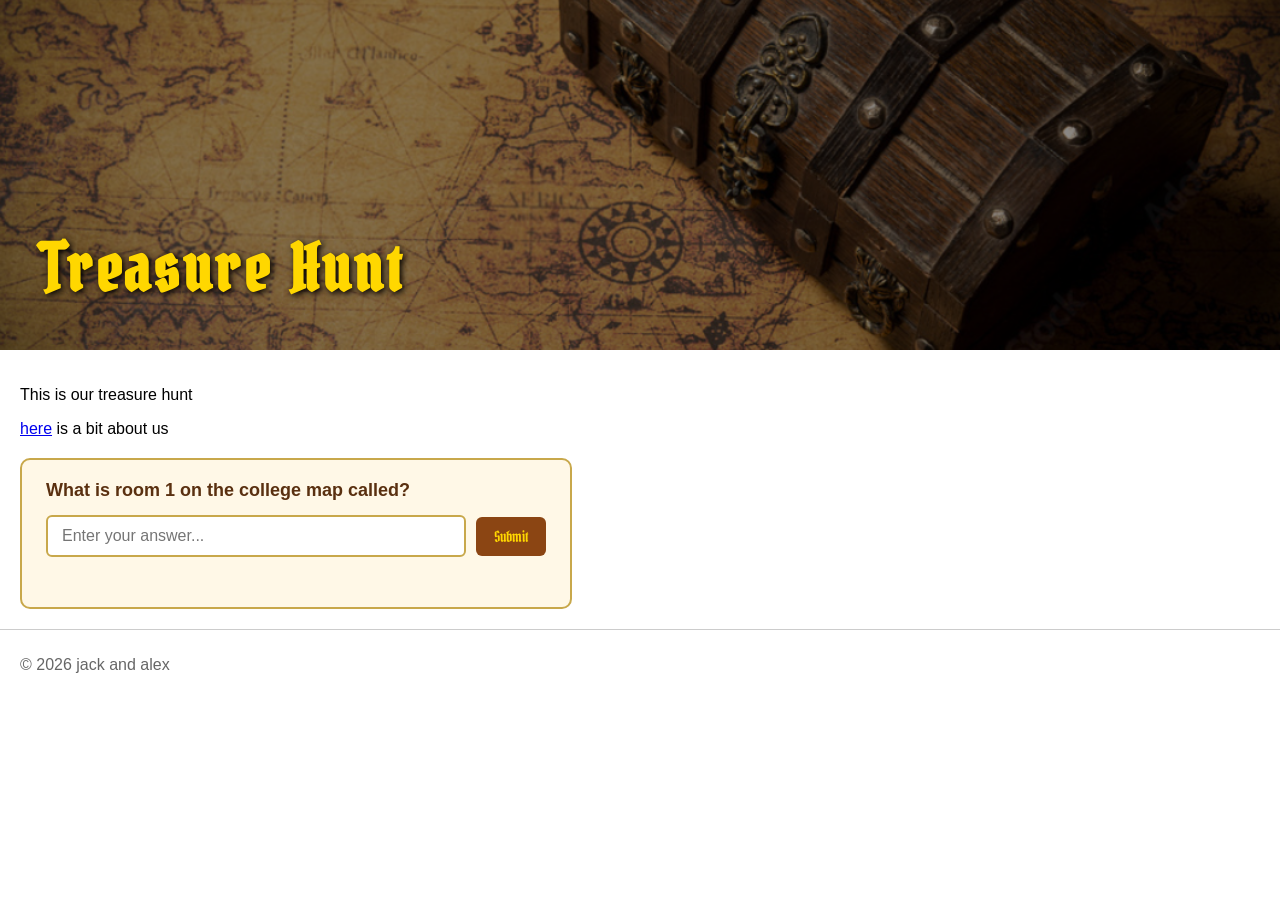
==== index.html @ 3434af8c "modified:   index.html" ====
<!DOCTYPE html>
<html lang="en">
  <head>
    <meta charset="UTF-8">
    <meta http-equiv="Cache-Control" content="no-cache, no-store, must-revalidate">
    <meta http-equiv="Pragma" content="no-cache">
    <meta http-equiv="Expires" content="0">
    <meta name="viewport" content="width=device-width, initial-scale=1.0">
    <title>Treasure Hunt</title>
    <link rel="stylesheet" href="main.css?v=6">
    <link href="https://fonts.googleapis.com/css2?family=Pirata+One&display=swap" rel="stylesheet">
  </head>
  <body>

    <header>
      <div class="header-banner">
        <h1>Treasure Hunt</h1>
      </div>
    </header>

    <main>
      <p>This is our treasure hunt</p>
      <p><a href="about.html" target="_blank" rel="noopener noreferrer">here</a> is a bit about us</p>

      <div class="clue-box">
        <p class="clue-question">What is room 1 on the college map called?</p>
        <div class="input-box">
          <input type="text" id="answer1" placeholder="Enter your answer..." />
          <button onclick="checkAnswer1()">Submit</button>
        </div>
        <p class="feedback" id="feedback1"></p>
      </div>

      <div class="clue-box hidden" id="clue2">
        <p class="clue-question">What's the oval nearest to the tennis nets?</p>
        <div class="input-box">
          <input type="text" id="answer2" placeholder="Enter your answer..." />
          <button onclick="checkAnswer2()">Submit</button>
        </div>
        <p class="feedback" id="feedback2"></p>
      </div>

      <div class="clue-box hidden" id="clue3">
        <p class="clue-question">If you move north on the map from building 5 till you hit a road, then turn left and keep walking till you hit a building — what's it called?</p>
        <div class="input-box">
          <input type="text" id="answer3" placeholder="Enter your answer..." />
          <button onclick="checkAnswer3()">Submit</button>
        </div>
        <p class="feedback" id="feedback3"></p>
      </div>
    </main>

    <footer>
      <p>&copy; 2026 jack and alex</p>
    </footer>

    <script>
      function checkAnswer1() {
        const input = document.getElementById("answer1").value.trim().toLowerCase();
        const feedback = document.getElementById("feedback1");
        if (input.includes("mod") || input.includes("modular")) {
          feedback.textContent = "✅ Correct! Well done!";
          feedback.style.color = "green";
          document.getElementById("answer1").disabled = true;
          setTimeout(() => {
            const clue2 = document.getElementById("clue2");
            clue2.classList.remove("hidden");
            clue2.scrollIntoView({ behavior: "smooth" });
          }, 600);
        } else {
          feedback.textContent = "❌ Wrong answer, try again!";
          feedback.style.color = "red";
        }
      }

      function checkAnswer2() {
        const input = document.getElementById("answer2").value.trim().toLowerCase();
        const feedback = document.getElementById("feedback2");
        if (input.includes("fitz")) {
          feedback.textContent = "✅ Correct! Well done!";
          feedback.style.color = "green";
          document.getElementById("answer2").disabled = true;
          setTimeout(() => {
            const clue3 = document.getElementById("clue3");
            clue3.classList.remove("hidden");
            clue3.scrollIntoView({ behavior: "smooth" });
          }, 600);
        } else {
          feedback.textContent = "❌ Wrong answer, try again!";
          feedback.style.color = "red";
        }
      }

      function checkAnswer3() {
        const input = document.getElementById("answer3").value.trim().toLowerCase();
        const feedback = document.getElementById("feedback3");
        if (input.includes("cricket") || input.includes("nets")) {
          feedback.textContent = "✅ Correct! Well done!";
          feedback.style.color = "green";
          document.getElementById("answer3").disabled = true;
        } else {
          feedback.textContent = "❌ Wrong answer, try again!";
          feedback.style.color = "red";
        }
      }

      document.addEventListener("keydown", function(e) {
        if (e.key === "Enter") {
          if (document.activeElement === document.getElementById("answer1")) checkAnswer1();
          if (document.activeElement === document.getElementById("answer2")) checkAnswer2();
          if (document.activeElement === document.getElementById("answer3")) checkAnswer3();
        }
      });
    </script>

  </body>
</html>
---- main.css ----
body {
  margin: 0;
  padding: 0;
  font-family: sans-serif;
}

.header-banner {
  background-image: url('images/chest.png');
  background-size: cover;
  background-position: center;
  width: 100%;
  height: 350px;
  display: flex;
  align-items: flex-end;
  padding: 40px;
  box-sizing: border-box;
  position: relative;
}

.header-banner::before {
  content: '';
  position: absolute;
  inset: 0;
  background: rgba(0, 0, 0, 0.45);
}

.header-banner h1 {
  position: relative;
  color: #FFD700;
  text-shadow: 2px 2px 6px #000;
}

h1 {
  font-family: 'Pirata One', cursive;
  font-size: 64px;
  letter-spacing: 4px;
  margin: 0;
}

main {
  padding: 20px;
}

.hidden {
  display: none;
}

.clue-box {
  margin-top: 20px;
  background: #fff8e7;
  border: 2px solid #c8a84b;
  border-radius: 10px;
  padding: 20px 24px;
  max-width: 500px;
}

.clue-question {
  font-size: 18px;
  font-weight: bold;
  color: #5a3010;
  margin: 0 0 14px 0;
}

.input-box {
  display: flex;
  gap: 10px;
  align-items: center;
}

.input-box input {
  padding: 10px 14px;
  font-size: 16px;
  border: 2px solid #c8a84b;
  border-radius: 6px;
  flex: 1;
  outline: none;
}

.input-box input:focus {
  border-color: #8B4513;
}

.input-box button {
  padding: 10px 18px;
  font-size: 15px;
  background: #8B4513;
  color: #FFD700;
  border: none;
  border-radius: 6px;
  cursor: pointer;
  font-family: 'Pirata One', cursive;
}

.input-box button:hover {
  background: #a0522d;
}

.feedback {
  margin: 10px 0 0 0;
  font-size: 15px;
  font-weight: bold;
  min-height: 20px;
}

footer {
  border-top: 1px solid #ccc;
  padding: 10px 20px;
  color: #666;
}
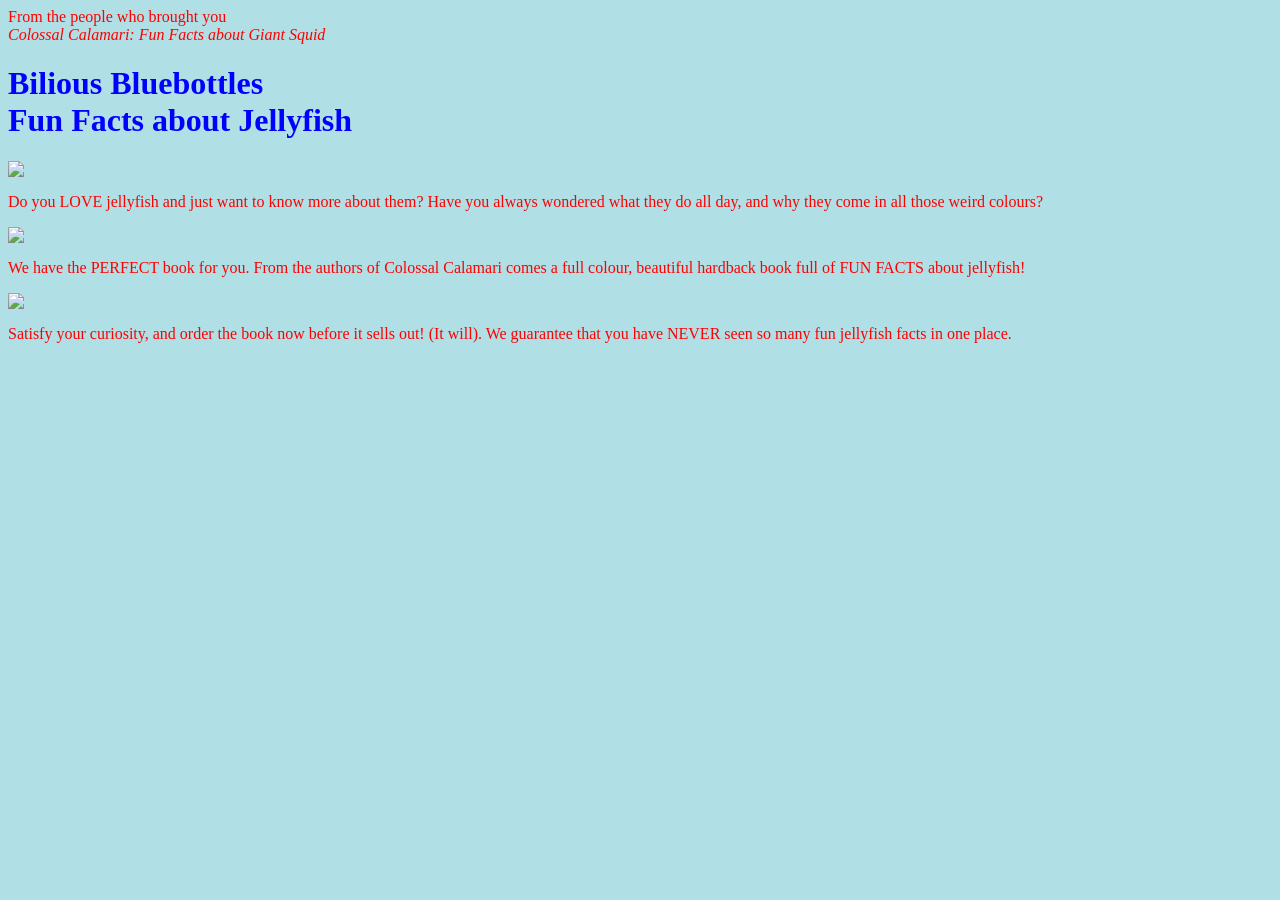
==== commit 91941646: "new file:   images/madness_jellyfish.png 	modified:   index.html 	modified:   main.css 	new file:   " ====
--- a/index.html
+++ b/index.html
@@ -1,117 +1,39 @@
-<!DOCTYPE html>
-<html lang="en">
+<html>
   <head>
-    <meta charset="UTF-8">
-    <meta http-equiv="Cache-Control" content="no-cache, no-store, must-revalidate">
-    <meta http-equiv="Pragma" content="no-cache">
-    <meta http-equiv="Expires" content="0">
-    <meta name="viewport" content="width=device-width, initial-scale=1.0">
-    <title>Treasure Hunt</title>
-    <link rel="stylesheet" href="main.css?v=6">
-    <link href="https://fonts.googleapis.com/css2?family=Pirata+One&display=swap" rel="stylesheet">
+    <title>Bilious Bluebottles</title>
+    <link href="style.css" rel="stylesheet" type="text/css">
   </head>
   <body>
+  
+    <p>
+      From the people who brought you<br>
+      <em>Colossal Calamari: Fun Facts about Giant Squid</em>
+    </p>
 
-    <header>
-      <div class="header-banner">
-        <h1>Treasure Hunt</h1>
-      </div>
-    </header>
+    <div>
+      <h1>
+        Bilious Bluebottles<br>
+        <span>Fun Facts about Jellyfish</span>
+      </h1>
+    </div>
 
-    <main>
-      <p>This is our treasure hunt</p>
-      <p><a href="about.html" target="_blank" rel="noopener noreferrer">here</a> is a bit about us</p>
+    <img src="images/madness_jellyfish.jpg">
+    <p>
+      Do you LOVE jellyfish and just want to know more about them?
+      Have you always wondered what they do all day, and why they come in all those weird colours?
+    </p>
 
-      <div class="clue-box">
-        <p class="clue-question">What is room 1 on the college map called?</p>
-        <div class="input-box">
-          <input type="text" id="answer1" placeholder="Enter your answer..." />
-          <button onclick="checkAnswer1()">Submit</button>
-        </div>
-        <p class="feedback" id="feedback1"></p>
-      </div>
+    <img src="images/madness_jellyfish.jpg">
+    <p>
+      We have the PERFECT book for you.
+      From the authors of Colossal Calamari comes a full colour, beautiful hardback book full of FUN FACTS about jellyfish!
+    </p>
 
-      <div class="clue-box hidden" id="clue2">
-        <p class="clue-question">What's the oval nearest to the tennis nets?</p>
-        <div class="input-box">
-          <input type="text" id="answer2" placeholder="Enter your answer..." />
-          <button onclick="checkAnswer2()">Submit</button>
-        </div>
-        <p class="feedback" id="feedback2"></p>
-      </div>
-
-      <div class="clue-box hidden" id="clue3">
-        <p class="clue-question">If you move north on the map from building 5 till you hit a road, then turn left and keep walking till you hit a building — what's it called?</p>
-        <div class="input-box">
-          <input type="text" id="answer3" placeholder="Enter your answer..." />
-          <button onclick="checkAnswer3()">Submit</button>
-        </div>
-        <p class="feedback" id="feedback3"></p>
-      </div>
-    </main>
-
-    <footer>
-      <p>&copy; 2026 jack and alex</p>
-    </footer>
-
-    <script>
-      function checkAnswer1() {
-        const input = document.getElementById("answer1").value.trim().toLowerCase();
-        const feedback = document.getElementById("feedback1");
-        if (input.includes("mod") || input.includes("modular")) {
-          feedback.textContent = "✅ Correct! Well done!";
-          feedback.style.color = "green";
-          document.getElementById("answer1").disabled = true;
-          setTimeout(() => {
-            const clue2 = document.getElementById("clue2");
-            clue2.classList.remove("hidden");
-            clue2.scrollIntoView({ behavior: "smooth" });
-          }, 600);
-        } else {
-          feedback.textContent = "❌ Wrong answer, try again!";
-          feedback.style.color = "red";
-        }
-      }
-
-      function checkAnswer2() {
-        const input = document.getElementById("answer2").value.trim().toLowerCase();
-        const feedback = document.getElementById("feedback2");
-        if (input.includes("fitz")) {
-          feedback.textContent = "✅ Correct! Well done!";
-          feedback.style.color = "green";
-          document.getElementById("answer2").disabled = true;
-          setTimeout(() => {
-            const clue3 = document.getElementById("clue3");
-            clue3.classList.remove("hidden");
-            clue3.scrollIntoView({ behavior: "smooth" });
-          }, 600);
-        } else {
-          feedback.textContent = "❌ Wrong answer, try again!";
-          feedback.style.color = "red";
-        }
-      }
-
-      function checkAnswer3() {
-        const input = document.getElementById("answer3").value.trim().toLowerCase();
-        const feedback = document.getElementById("feedback3");
-        if (input.includes("cricket") || input.includes("nets")) {
-          feedback.textContent = "✅ Correct! Well done!";
-          feedback.style.color = "green";
-          document.getElementById("answer3").disabled = true;
-        } else {
-          feedback.textContent = "❌ Wrong answer, try again!";
-          feedback.style.color = "red";
-        }
-      }
-
-      document.addEventListener("keydown", function(e) {
-        if (e.key === "Enter") {
-          if (document.activeElement === document.getElementById("answer1")) checkAnswer1();
-          if (document.activeElement === document.getElementById("answer2")) checkAnswer2();
-          if (document.activeElement === document.getElementById("answer3")) checkAnswer3();
-        }
-      });
-    </script>
+    <img src="images/madness_jellyfish.jpg">
+    <p>
+      Satisfy your curiosity, and order the book now before it sells out! (It will).
+      We guarantee that you have NEVER seen so many fun jellyfish facts in one place.
+    </p>
 
   </body>
-</html>
+</html>
--- a/style.css
+++ b/style.css
@@ -0,0 +1,9 @@
+body {
+  background-color: powderblue;
+}
+h1 {
+  color: blue;
+}
+p {
+  color: red;
+}
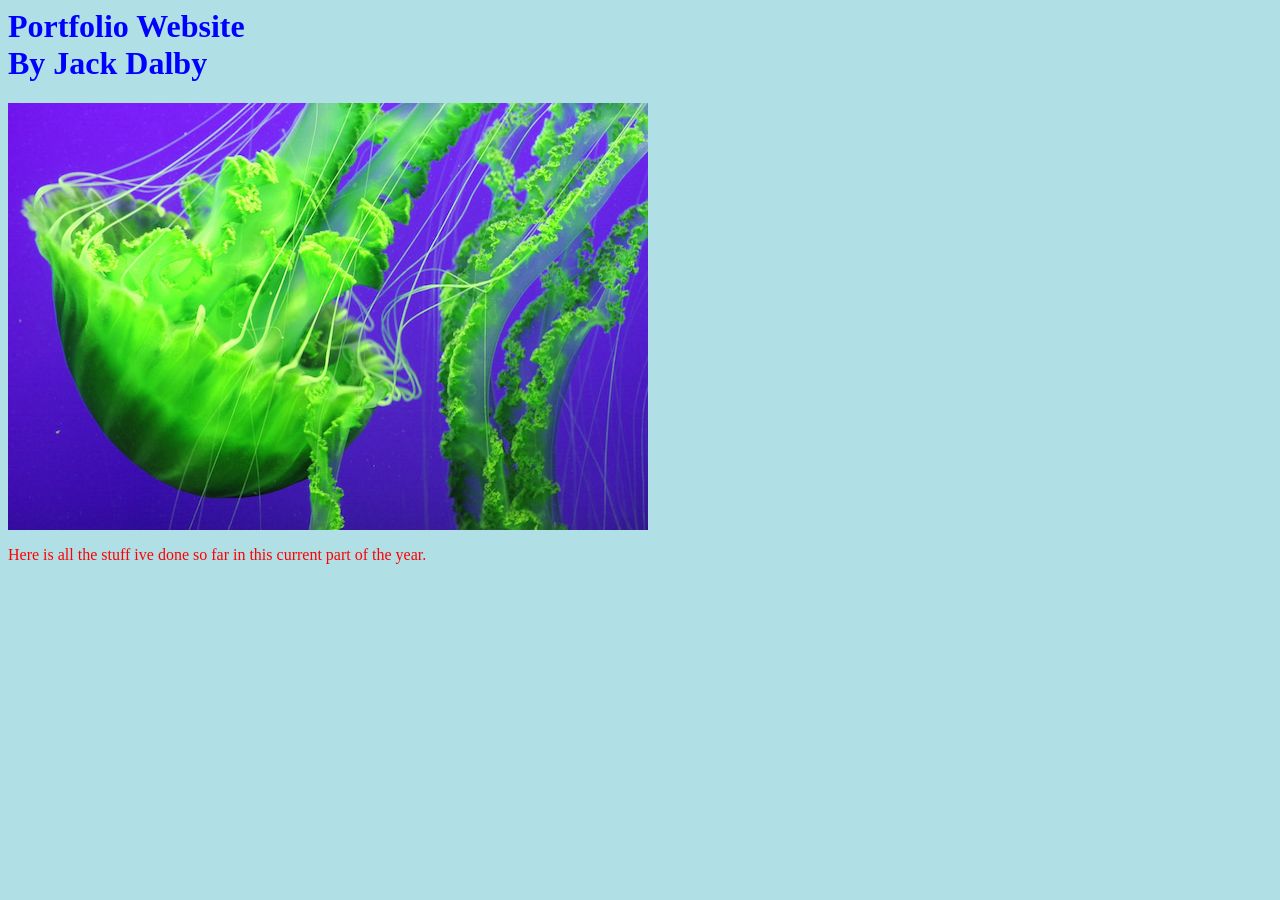
==== commit fd6975c4: "modified:   index.html 	modified:   main.css" ====
--- a/index.html
+++ b/index.html
@@ -4,36 +4,16 @@
     <link href="style.css" rel="stylesheet" type="text/css">
   </head>
   <body>
-  
-    <p>
-      From the people who brought you<br>
-      <em>Colossal Calamari: Fun Facts about Giant Squid</em>
-    </p>
-
     <div>
       <h1>
-        Bilious Bluebottles<br>
-        <span>Fun Facts about Jellyfish</span>
+      <strong>Portfolio Website</strong><br>
+        <span>By Jack Dalby</span>
       </h1>
     </div>
 
-    <img src="images/madness_jellyfish.jpg">
+    <img src="images/madness_jellyfish.png" alt="Jellyfish image">
     <p>
-      Do you LOVE jellyfish and just want to know more about them?
-      Have you always wondered what they do all day, and why they come in all those weird colours?
+      Here is all the stuff ive done so far in this current part of the year.
     </p>
-
-    <img src="images/madness_jellyfish.jpg">
-    <p>
-      We have the PERFECT book for you.
-      From the authors of Colossal Calamari comes a full colour, beautiful hardback book full of FUN FACTS about jellyfish!
-    </p>
-
-    <img src="images/madness_jellyfish.jpg">
-    <p>
-      Satisfy your curiosity, and order the book now before it sells out! (It will).
-      We guarantee that you have NEVER seen so many fun jellyfish facts in one place.
-    </p>
-
   </body>
 </html>
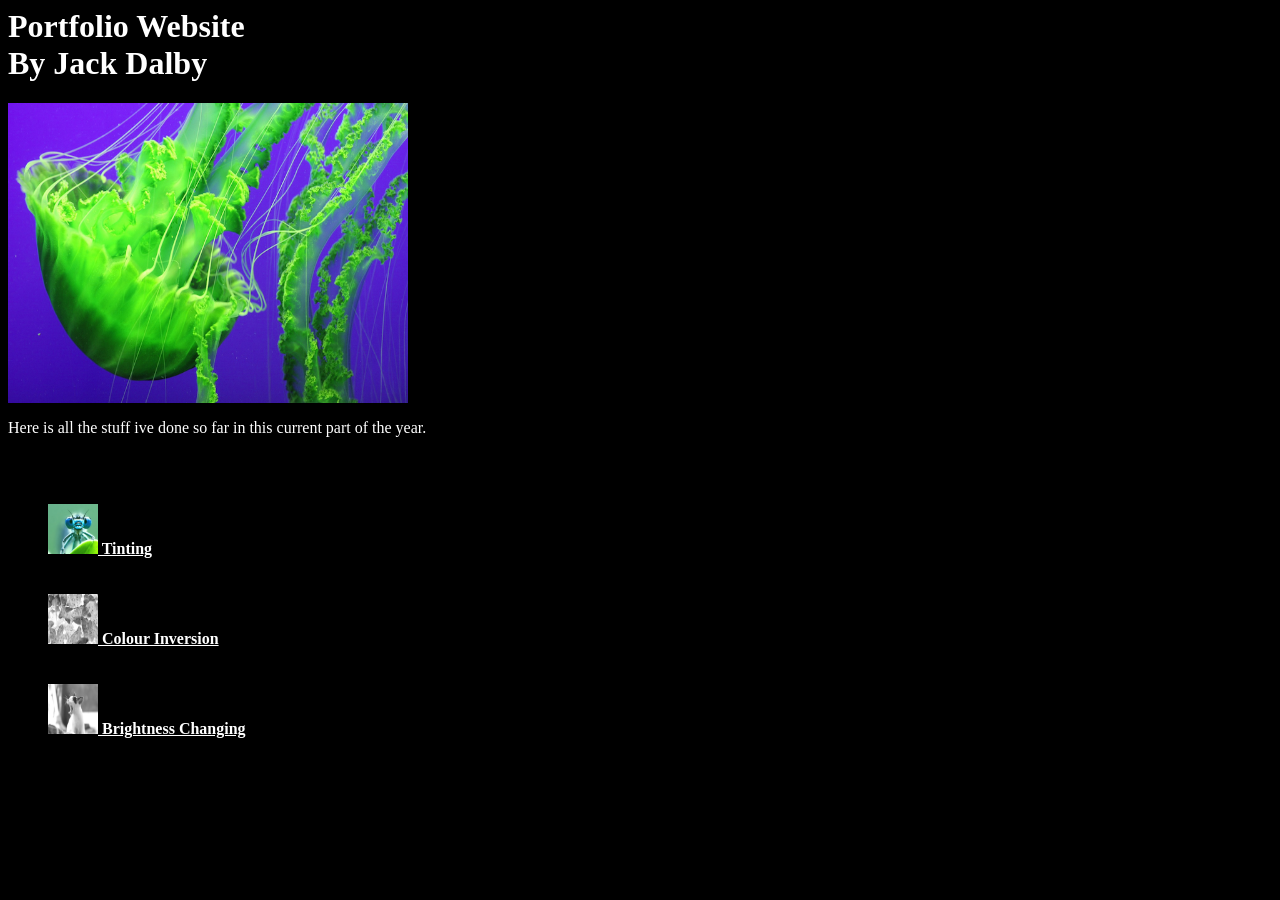
==== commit 217dbab0: "new file:   Brightness-Changing.html 	new file:   Colour-inversion.html 	new file:   Tinting.html 	n" ====
--- a/index.html
+++ b/index.html
@@ -1,19 +1,44 @@
 <html>
   <head>
-    <title>Bilious Bluebottles</title>
+    <title>Jack Dalby - Portfolio Website</title>
     <link href="style.css" rel="stylesheet" type="text/css">
   </head>
   <body>
     <div>
       <h1>
-      <strong>Portfolio Website</strong><br>
+        <strong>Portfolio Website</strong><br>
         <span>By Jack Dalby</span>
       </h1>
     </div>
-
-    <img src="images/madness_jellyfish.png" alt="Jellyfish image">
+    <img src="images/madness_jellyfish.png" alt="Madness Jellyfish" width="400" height="300">
     <p>
       Here is all the stuff ive done so far in this current part of the year.
     </p>
+
+    <h2>Other pages</h2>
+    <ul>
+      <li>
+        <a href="Tinting.html">
+          <img src="images/tint_dragonfly.png" alt="Tinting" width="50" height="50">
+          Tinting
+        </a>
+      </li>
+      <br>
+      <br>
+      <li>
+        <a href="Colour-inversion.html">
+          <img src="images/inverted-leaves.png" alt="Colour inversion" width="50" height="50">
+          Colour Inversion
+        </a>
+      </li>
+      <br>
+      <br>
+      <li>
+        <a href="Brightness-Changing.html">
+          <img src="images/bright_cat.png" alt="Brightness changing" width="50" height="50">
+          Brightness Changing
+        </a>
+      </li>
+    </ul>
   </body>
 </html>
--- a/style.css
+++ b/style.css
@@ -1,9 +1,13 @@
 body {
-  background-color: powderblue;
+  background-color: rgb(0, 0, 0);
 }
 h1 {
-  color: blue;
+  color: rgb(255, 255, 255);
 }
 p {
-  color: red;
+  color: rgb(255, 255, 255);
+}
+a {
+  color: rgb(255, 255, 255);
+  font-weight: bold;
 }
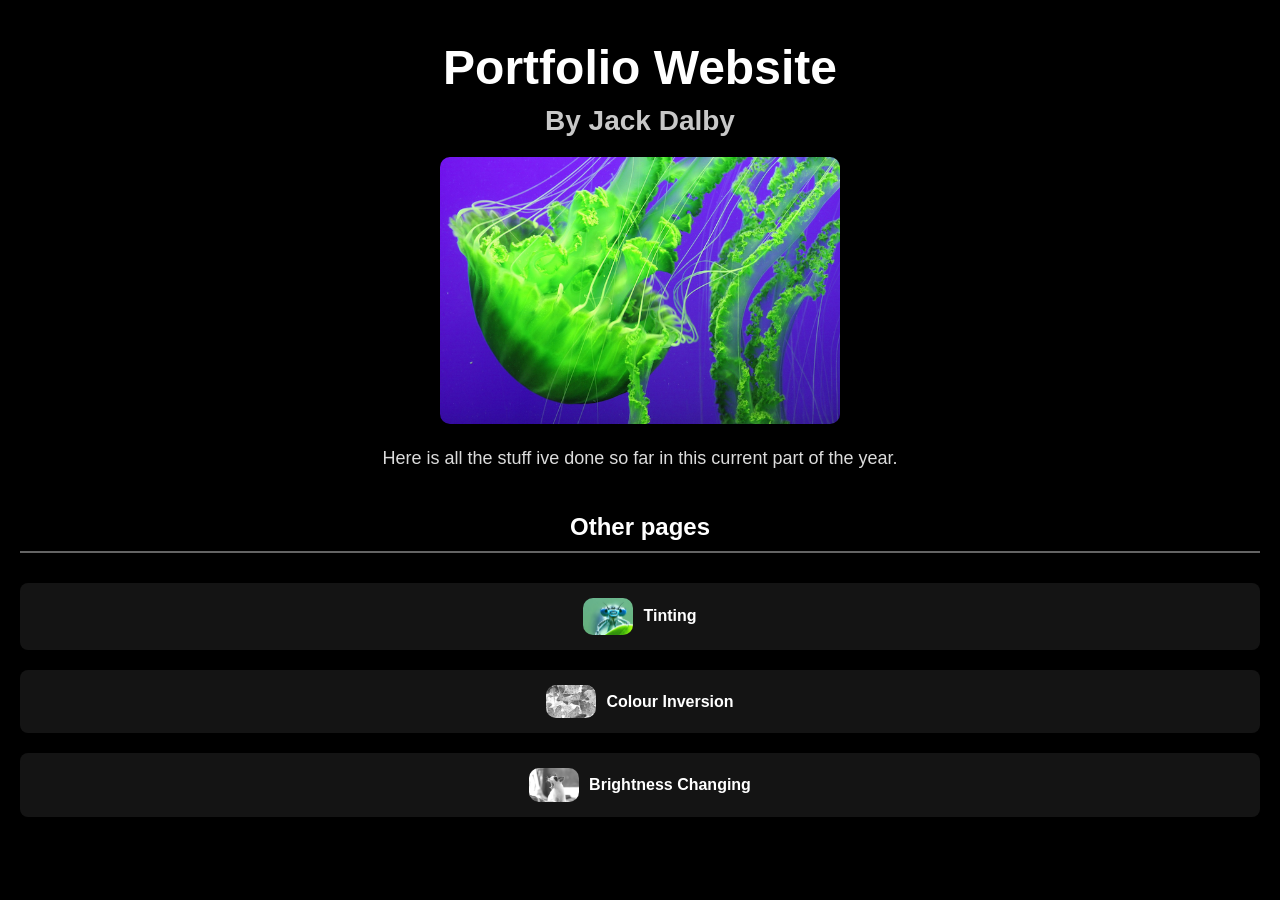
==== commit a39191da: "modified:   index.html 	modified:   style.css" ====
--- a/index.html
+++ b/index.html
@@ -23,16 +23,12 @@
           Tinting
         </a>
       </li>
-      <br>
-      <br>
       <li>
         <a href="Colour-inversion.html">
           <img src="images/inverted-leaves.png" alt="Colour inversion" width="50" height="50">
           Colour Inversion
         </a>
       </li>
-      <br>
-      <br>
       <li>
         <a href="Brightness-Changing.html">
           <img src="images/bright_cat.png" alt="Brightness changing" width="50" height="50">
--- a/style.css
+++ b/style.css
@@ -1,13 +1,77 @@
 body {
   background-color: rgb(0, 0, 0);
+  font-family: 'Segoe UI', Tahoma, Geneva, Verdana, sans-serif;
+  text-align: center;
+  margin: 0;
+  padding: 20px;
 }
+
 h1 {
   color: rgb(255, 255, 255);
+  font-size: 48px;
+  margin: 20px 0;
 }
+
+h1 span {
+  display: block;
+  font-size: 28px;
+  color: rgb(200, 200, 200);
+  margin-top: 10px;
+}
+
 p {
+  color: rgb(220, 220, 220);
+  font-size: 18px;
+  line-height: 1.6;
+  margin: 20px 0;
+}
+
+h2 {
   color: rgb(255, 255, 255);
+  margin-top: 40px;
+  border-bottom: 2px solid rgb(100, 100, 100);
+  padding-bottom: 10px;
 }
+
+img {
+  border-radius: 10px;
+  transition: transform 0.3s ease;
+  max-width: 100%;
+  height: auto;
+}
+
+img:hover {
+  transform: scale(1.05);
+}
+
+ul {
+  list-style: none;
+  padding: 0;
+  margin: 30px 0;
+}
+
+li {
+  margin: 20px 0;
+  padding: 15px;
+  border-radius: 8px;
+  background-color: rgb(20, 20, 20);
+  transition: background-color 0.3s ease;
+}
+
+li:hover {
+  background-color: rgb(40, 40, 40);
+}
+
 a {
   color: rgb(255, 255, 255);
   font-weight: bold;
+  text-decoration: none;
+  display: flex;
+  align-items: center;
+  justify-content: center;
+  gap: 10px;
+}
+
+a:hover {
+  color: rgb(150, 200, 255);
 }
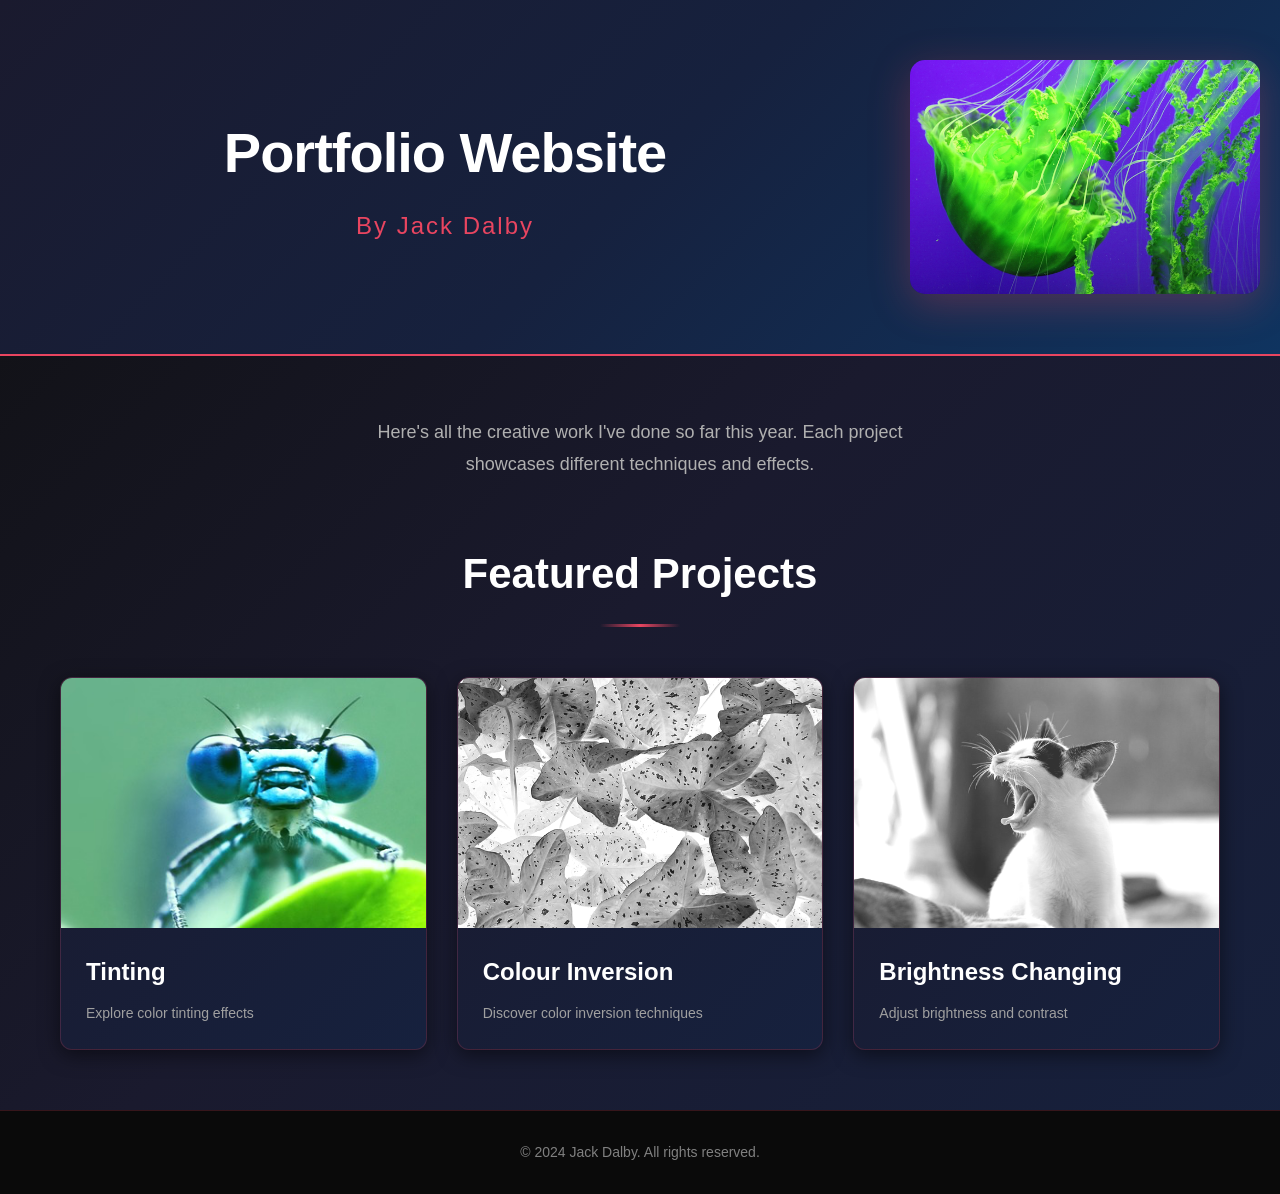
==== commit bfe8a6cd: "modified:   index.html 	modified:   style.css" ====
--- a/index.html
+++ b/index.html
@@ -1,40 +1,63 @@
-<html>
+<!DOCTYPE html>
+<html lang="en">
   <head>
-    <title>Jack Dalby - Portfolio Website</title>
+    <meta charset="UTF-8">
+    <meta name="viewport" content="width=device-width, initial-scale=1.0">
+    <title>Jack Dalby - Portfolio</title>
     <link href="style.css" rel="stylesheet" type="text/css">
   </head>
   <body>
-    <div>
-      <h1>
-        <strong>Portfolio Website</strong><br>
-        <span>By Jack Dalby</span>
-      </h1>
-    </div>
-    <img src="images/madness_jellyfish.png" alt="Madness Jellyfish" width="400" height="300">
-    <p>
-      Here is all the stuff ive done so far in this current part of the year.
-    </p>
+    <header class="hero">
+      <div class="hero-content">
+        <h1>Portfolio Website</h1>
+        <p class="subtitle">By Jack Dalby</p>
+      </div>
+      <img src="images/madness_jellyfish.png" alt="Madness Jellyfish" class="hero-image">
+    </header>
 
-    <h2>Other pages</h2>
-    <ul>
-      <li>
-        <a href="Tinting.html">
-          <img src="images/tint_dragonfly.png" alt="Tinting" width="50" height="50">
-          Tinting
-        </a>
-      </li>
-      <li>
-        <a href="Colour-inversion.html">
-          <img src="images/inverted-leaves.png" alt="Colour inversion" width="50" height="50">
-          Colour Inversion
-        </a>
-      </li>
-      <li>
-        <a href="Brightness-Changing.html">
-          <img src="images/bright_cat.png" alt="Brightness changing" width="50" height="50">
-          Brightness Changing
-        </a>
-      </li>
-    </ul>
+    <main class="container">
+      <section class="intro">
+        <p>Here's all the creative work I've done so far this year. Each project showcases different techniques and effects.</p>
+      </section>
+
+      <section class="projects">
+        <h2>Featured Projects</h2>
+        <div class="project-grid">
+          <a href="Tinting.html" class="project-card">
+            <div class="project-image">
+              <img src="images/tint_dragonfly.png" alt="Tinting">
+            </div>
+            <div class="project-info">
+              <h3>Tinting</h3>
+              <p>Explore color tinting effects</p>
+            </div>
+          </a>
+
+          <a href="Colour-inversion.html" class="project-card">
+            <div class="project-image">
+              <img src="images/inverted-leaves.png" alt="Colour inversion">
+            </div>
+            <div class="project-info">
+              <h3>Colour Inversion</h3>
+              <p>Discover color inversion techniques</p>
+            </div>
+          </a>
+
+          <a href="Brightness-Changing.html" class="project-card">
+            <div class="project-image">
+              <img src="images/bright_cat.png" alt="Brightness changing">
+            </div>
+            <div class="project-info">
+              <h3>Brightness Changing</h3>
+              <p>Adjust brightness and contrast</p>
+            </div>
+          </a>
+        </div>
+      </section>
+    </main>
+
+    <footer class="footer">
+      <p>&copy; 2024 Jack Dalby. All rights reserved.</p>
+    </footer>
   </body>
 </html>
--- a/style.css
+++ b/style.css
@@ -1,77 +1,225 @@
+* {
+  margin: 0;
+  padding: 0;
+  box-sizing: border-box;
+}
+
 body {
-  background-color: rgb(0, 0, 0);
+  background: linear-gradient(135deg, #0f0f0f 0%, #1a1a2e 50%, #16213e 100%);
   font-family: 'Segoe UI', Tahoma, Geneva, Verdana, sans-serif;
-  text-align: center;
-  margin: 0;
-  padding: 20px;
-}
-
-h1 {
-  color: rgb(255, 255, 255);
-  font-size: 48px;
-  margin: 20px 0;
-}
-
-h1 span {
-  display: block;
-  font-size: 28px;
-  color: rgb(200, 200, 200);
-  margin-top: 10px;
-}
-
-p {
-  color: rgb(220, 220, 220);
-  font-size: 18px;
+  color: #e0e0e0;
   line-height: 1.6;
-  margin: 20px 0;
-}
-
-h2 {
-  color: rgb(255, 255, 255);
-  margin-top: 40px;
-  border-bottom: 2px solid rgb(100, 100, 100);
-  padding-bottom: 10px;
-}
-
-img {
-  border-radius: 10px;
-  transition: transform 0.3s ease;
-  max-width: 100%;
-  height: auto;
-}
-
-img:hover {
-  transform: scale(1.05);
-}
-
-ul {
-  list-style: none;
-  padding: 0;
-  margin: 30px 0;
-}
-
-li {
-  margin: 20px 0;
-  padding: 15px;
-  border-radius: 8px;
-  background-color: rgb(20, 20, 20);
-  transition: background-color 0.3s ease;
-}
-
-li:hover {
-  background-color: rgb(40, 40, 40);
-}
-
-a {
-  color: rgb(255, 255, 255);
-  font-weight: bold;
-  text-decoration: none;
+  min-height: 100vh;
+  display: flex;
+  flex-direction: column;
+}
+
+/* Header / Hero Section */
+.hero {
+  background: linear-gradient(135deg, #1a1a2e 0%, #16213e 50%, #0f3460 100%);
+  padding: 60px 20px;
+  text-align: center;
+  border-bottom: 2px solid #e94560;
   display: flex;
   align-items: center;
   justify-content: center;
-  gap: 10px;
-}
-
-a:hover {
-  color: rgb(150, 200, 255);
+  gap: 40px;
+  flex-wrap: wrap;
+}
+
+.hero-content {
+  flex: 1;
+  min-width: 300px;
+}
+
+.hero h1 {
+  font-size: 56px;
+  color: #fff;
+  margin-bottom: 10px;
+  font-weight: 700;
+  letter-spacing: -1px;
+}
+
+.hero .subtitle {
+  font-size: 24px;
+  color: #e94560;
+  font-weight: 300;
+  letter-spacing: 2px;
+}
+
+.hero-image {
+  max-width: 350px;
+  width: 100%;
+  height: auto;
+  border-radius: 15px;
+  box-shadow: 0 10px 40px rgba(233, 69, 96, 0.3);
+  transition: transform 0.3s ease, box-shadow 0.3s ease;
+}
+
+.hero-image:hover {
+  transform: translateY(-5px);
+  box-shadow: 0 15px 50px rgba(233, 69, 96, 0.5);
+}
+
+/* Main Container */
+.container {
+  flex: 1;
+  max-width: 1200px;
+  margin: 0 auto;
+  padding: 60px 20px;
+  width: 100%;
+}
+
+/* Intro Section */
+.intro {
+  text-align: center;
+  margin-bottom: 60px;
+}
+
+.intro p {
+  font-size: 18px;
+  color: #b0b0b0;
+  max-width: 600px;
+  margin: 0 auto;
+  line-height: 1.8;
+}
+
+/* Projects Section */
+.projects h2 {
+  font-size: 42px;
+  color: #fff;
+  margin-bottom: 50px;
+  text-align: center;
+  position: relative;
+  padding-bottom: 20px;
+}
+
+.projects h2::after {
+  content: '';
+  position: absolute;
+  bottom: 0;
+  left: 50%;
+  transform: translateX(-50%);
+  width: 80px;
+  height: 3px;
+  background: linear-gradient(90deg, transparent, #e94560, transparent);
+}
+
+/* Project Grid */
+.project-grid {
+  display: grid;
+  grid-template-columns: repeat(auto-fit, minmax(300px, 1fr));
+  gap: 30px;
+  margin-top: 30px;
+}
+
+.project-card {
+  background: linear-gradient(135deg, #1a1a2e 0%, #16213e 100%);
+  border-radius: 12px;
+  overflow: hidden;
+  text-decoration: none;
+  color: inherit;
+  transition: all 0.3s ease;
+  border: 1px solid rgba(233, 69, 96, 0.2);
+  display: flex;
+  flex-direction: column;
+  cursor: pointer;
+  box-shadow: 0 5px 20px rgba(0, 0, 0, 0.5);
+}
+
+.project-card:hover {
+  transform: translateY(-10px);
+  border-color: #e94560;
+  box-shadow: 0 15px 40px rgba(233, 69, 96, 0.4);
+}
+
+.project-image {
+  width: 100%;
+  height: 250px;
+  overflow: hidden;
+  background: rgba(0, 0, 0, 0.3);
+  display: flex;
+  align-items: center;
+  justify-content: center;
+}
+
+.project-image img {
+  width: 100%;
+  height: 100%;
+  object-fit: cover;
+  transition: transform 0.3s ease;
+}
+
+.project-card:hover .project-image img {
+  transform: scale(1.1);
+}
+
+.project-info {
+  padding: 25px;
+  flex-grow: 1;
+  display: flex;
+  flex-direction: column;
+  justify-content: space-between;
+}
+
+.project-info h3 {
+  font-size: 24px;
+  color: #fff;
+  margin-bottom: 10px;
+  font-weight: 600;
+}
+
+.project-info p {
+  font-size: 14px;
+  color: #a0a0a0;
+  margin: 0;
+}
+
+/* Footer */
+.footer {
+  background: #0a0a0a;
+  border-top: 1px solid rgba(233, 69, 96, 0.2);
+  padding: 30px 20px;
+  text-align: center;
+  color: #808080;
+  font-size: 14px;
+  margin-top: auto;
+}
+
+/* Responsive */
+@media (max-width: 768px) {
+  .hero {
+    flex-direction: column;
+    padding: 40px 20px;
+  }
+
+  .hero h1 {
+    font-size: 42px;
+  }
+
+  .hero .subtitle {
+    font-size: 18px;
+  }
+
+  .hero-image {
+    max-width: 250px;
+  }
+
+  .container {
+    padding: 40px 20px;
+  }
+
+  .projects h2 {
+    font-size: 32px;
+    margin-bottom: 30px;
+  }
+
+  .project-grid {
+    grid-template-columns: 1fr;
+    gap: 20px;
+  }
+
+  .project-image {
+    height: 200px;
+  }
 }
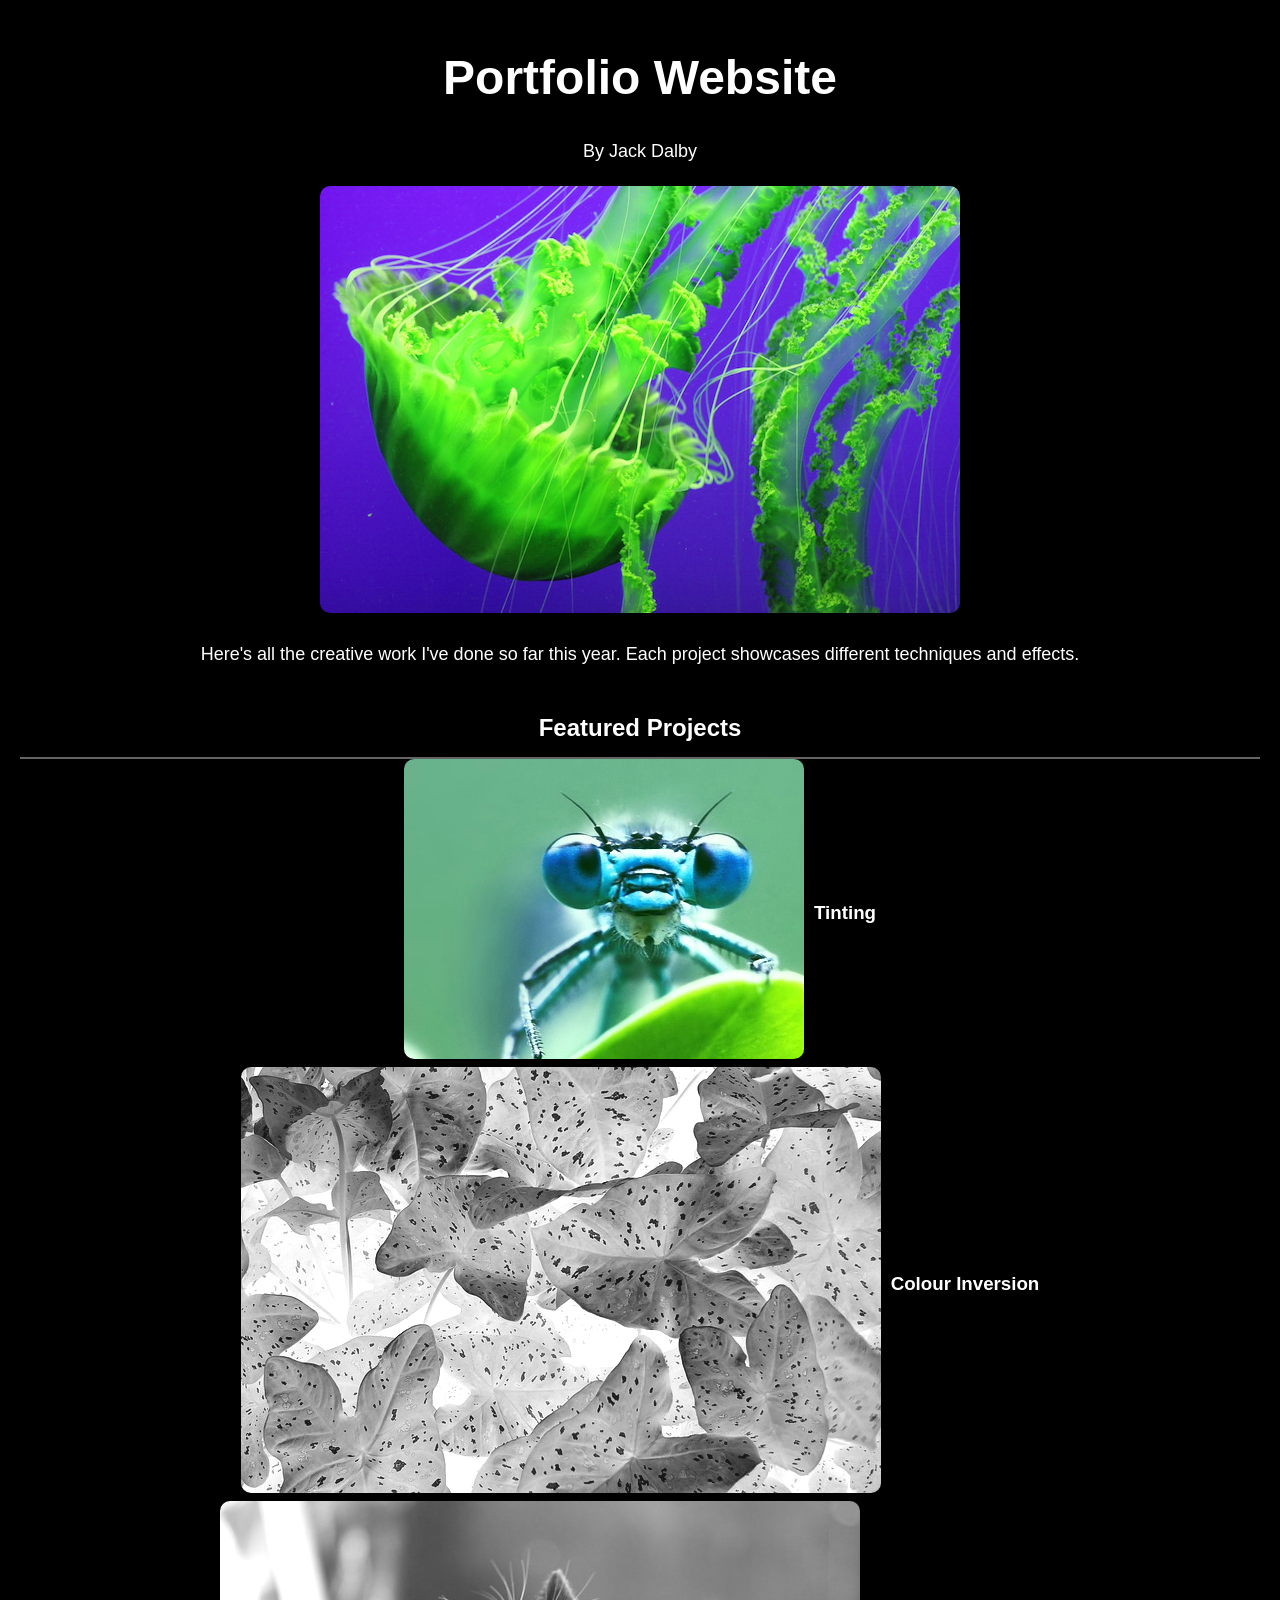
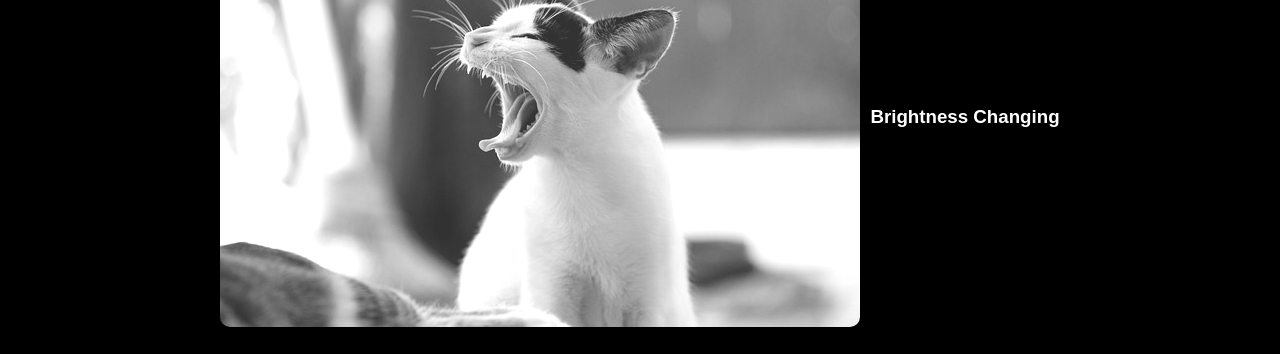
==== commit cf9ccaf3: "modified:   index.html 	modified:   style.css" ====
--- a/index.html
+++ b/index.html
@@ -29,7 +29,6 @@
             </div>
             <div class="project-info">
               <h3>Tinting</h3>
-              <p>Explore color tinting effects</p>
             </div>
           </a>
 
@@ -39,7 +38,6 @@
             </div>
             <div class="project-info">
               <h3>Colour Inversion</h3>
-              <p>Discover color inversion techniques</p>
             </div>
           </a>
 
@@ -49,15 +47,10 @@
             </div>
             <div class="project-info">
               <h3>Brightness Changing</h3>
-              <p>Adjust brightness and contrast</p>
             </div>
           </a>
         </div>
       </section>
     </main>
-
-    <footer class="footer">
-      <p>&copy; 2024 Jack Dalby. All rights reserved.</p>
-    </footer>
   </body>
 </html>
--- a/style.css
+++ b/style.css
@@ -5,221 +5,73 @@
 }
 
 body {
-  background: linear-gradient(135deg, #0f0f0f 0%, #1a1a2e 50%, #16213e 100%);
+  background-color: rgb(0, 0, 0);
   font-family: 'Segoe UI', Tahoma, Geneva, Verdana, sans-serif;
   color: #e0e0e0;
   line-height: 1.6;
-  min-height: 100vh;
-  display: flex;
-  flex-direction: column;
+  text-align: center;
+  padding: 20px;
 }
 
-/* Header / Hero Section */
-.hero {
-  background: linear-gradient(135deg, #1a1a2e 0%, #16213e 50%, #0f3460 100%);
-  padding: 60px 20px;
-  text-align: center;
-  border-bottom: 2px solid #e94560;
+h1 {
+  color: rgb(255, 255, 255);
+  font-size: 48px;
+  margin: 20px 0;
+}
+
+p {
+  color: rgb(255, 255, 255);
+  font-size: 18px;
+  line-height: 1.6;
+  margin: 20px 0;
+}
+
+img {
+  border-radius: 10px;
+  transition: transform 0.3s ease;
+  max-width: 100%;
+  height: auto;
+}
+
+img:hover {
+  transform: scale(1.05);
+}
+
+h2 {
+  color: rgb(255, 255, 255);
+  margin-top: 40px;
+  border-bottom: 2px solid rgb(100, 100, 100);
+  padding-bottom: 10px;
+}
+
+ul {
+  list-style: none;
+  padding: 0;
+  margin: 30px 0;
+}
+
+li {
+  margin: 20px 0;
+  padding: 15px;
+  border-radius: 8px;
+  background-color: rgb(20, 20, 20);
+  transition: background-color 0.3s ease;
+}
+
+li:hover {
+  background-color: rgb(40, 40, 40);
+}
+
+a {
+  color: rgb(255, 255, 255);
+  font-weight: bold;
+  text-decoration: none;
   display: flex;
   align-items: center;
   justify-content: center;
-  gap: 40px;
-  flex-wrap: wrap;
+  gap: 10px;
 }
 
-.hero-content {
-  flex: 1;
-  min-width: 300px;
-}
-
-.hero h1 {
-  font-size: 56px;
-  color: #fff;
-  margin-bottom: 10px;
-  font-weight: 700;
-  letter-spacing: -1px;
-}
-
-.hero .subtitle {
-  font-size: 24px;
-  color: #e94560;
-  font-weight: 300;
-  letter-spacing: 2px;
-}
-
-.hero-image {
-  max-width: 350px;
-  width: 100%;
-  height: auto;
-  border-radius: 15px;
-  box-shadow: 0 10px 40px rgba(233, 69, 96, 0.3);
-  transition: transform 0.3s ease, box-shadow 0.3s ease;
-}
-
-.hero-image:hover {
-  transform: translateY(-5px);
-  box-shadow: 0 15px 50px rgba(233, 69, 96, 0.5);
-}
-
-/* Main Container */
-.container {
-  flex: 1;
-  max-width: 1200px;
-  margin: 0 auto;
-  padding: 60px 20px;
-  width: 100%;
-}
-
-/* Intro Section */
-.intro {
-  text-align: center;
-  margin-bottom: 60px;
-}
-
-.intro p {
-  font-size: 18px;
-  color: #b0b0b0;
-  max-width: 600px;
-  margin: 0 auto;
-  line-height: 1.8;
-}
-
-/* Projects Section */
-.projects h2 {
-  font-size: 42px;
-  color: #fff;
-  margin-bottom: 50px;
-  text-align: center;
-  position: relative;
-  padding-bottom: 20px;
-}
-
-.projects h2::after {
-  content: '';
-  position: absolute;
-  bottom: 0;
-  left: 50%;
-  transform: translateX(-50%);
-  width: 80px;
-  height: 3px;
-  background: linear-gradient(90deg, transparent, #e94560, transparent);
-}
-
-/* Project Grid */
-.project-grid {
-  display: grid;
-  grid-template-columns: repeat(auto-fit, minmax(300px, 1fr));
-  gap: 30px;
-  margin-top: 30px;
-}
-
-.project-card {
-  background: linear-gradient(135deg, #1a1a2e 0%, #16213e 100%);
-  border-radius: 12px;
-  overflow: hidden;
-  text-decoration: none;
-  color: inherit;
-  transition: all 0.3s ease;
-  border: 1px solid rgba(233, 69, 96, 0.2);
-  display: flex;
-  flex-direction: column;
-  cursor: pointer;
-  box-shadow: 0 5px 20px rgba(0, 0, 0, 0.5);
-}
-
-.project-card:hover {
-  transform: translateY(-10px);
-  border-color: #e94560;
-  box-shadow: 0 15px 40px rgba(233, 69, 96, 0.4);
-}
-
-.project-image {
-  width: 100%;
-  height: 250px;
-  overflow: hidden;
-  background: rgba(0, 0, 0, 0.3);
-  display: flex;
-  align-items: center;
-  justify-content: center;
-}
-
-.project-image img {
-  width: 100%;
-  height: 100%;
-  object-fit: cover;
-  transition: transform 0.3s ease;
-}
-
-.project-card:hover .project-image img {
-  transform: scale(1.1);
-}
-
-.project-info {
-  padding: 25px;
-  flex-grow: 1;
-  display: flex;
-  flex-direction: column;
-  justify-content: space-between;
-}
-
-.project-info h3 {
-  font-size: 24px;
-  color: #fff;
-  margin-bottom: 10px;
-  font-weight: 600;
-}
-
-.project-info p {
-  font-size: 14px;
-  color: #a0a0a0;
-  margin: 0;
-}
-
-/* Footer */
-.footer {
-  background: #0a0a0a;
-  border-top: 1px solid rgba(233, 69, 96, 0.2);
-  padding: 30px 20px;
-  text-align: center;
-  color: #808080;
-  font-size: 14px;
-  margin-top: auto;
-}
-
-/* Responsive */
-@media (max-width: 768px) {
-  .hero {
-    flex-direction: column;
-    padding: 40px 20px;
-  }
-
-  .hero h1 {
-    font-size: 42px;
-  }
-
-  .hero .subtitle {
-    font-size: 18px;
-  }
-
-  .hero-image {
-    max-width: 250px;
-  }
-
-  .container {
-    padding: 40px 20px;
-  }
-
-  .projects h2 {
-    font-size: 32px;
-    margin-bottom: 30px;
-  }
-
-  .project-grid {
-    grid-template-columns: 1fr;
-    gap: 20px;
-  }
-
-  .project-image {
-    height: 200px;
-  }
+a:hover {
+  color: rgb(150, 200, 255);
 }
